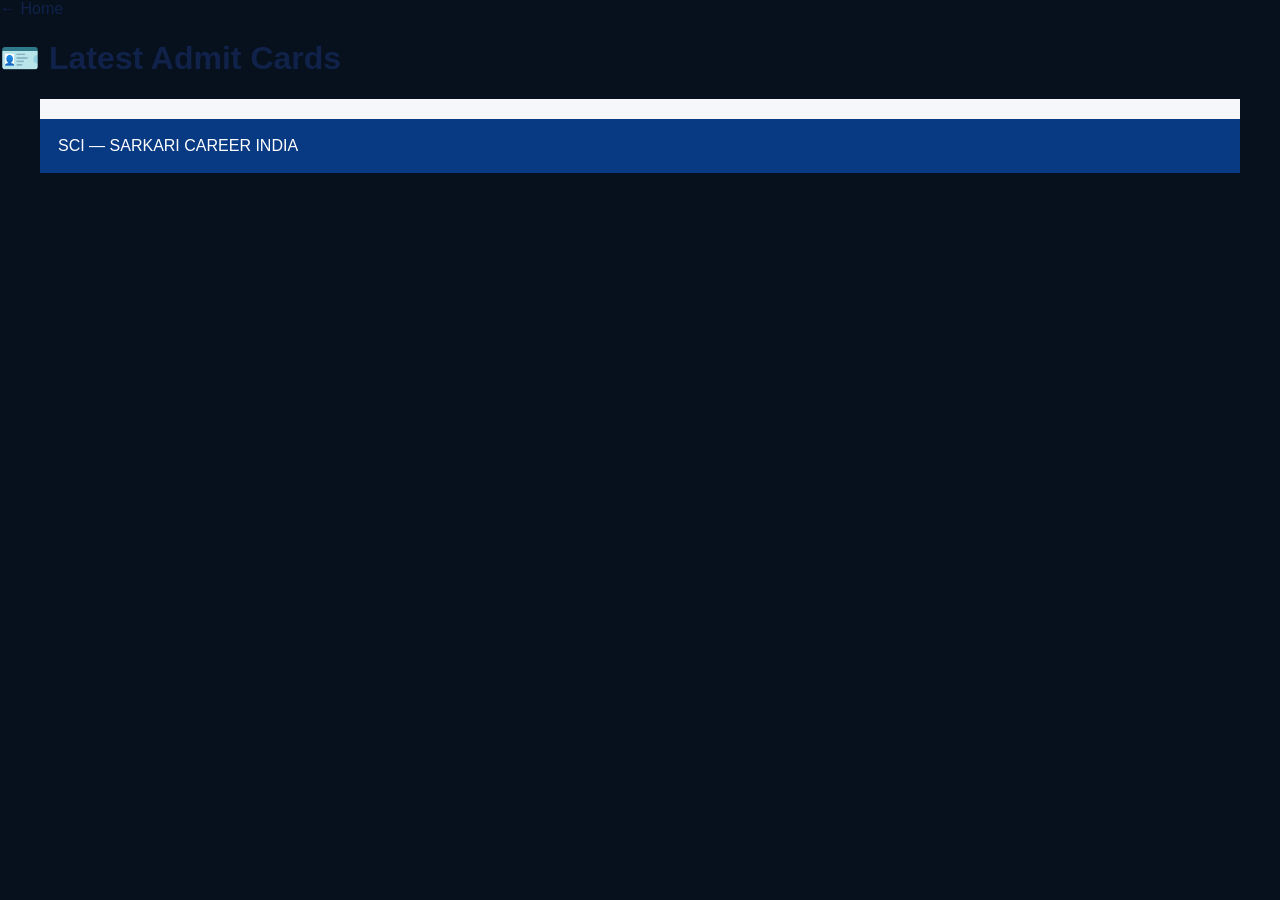
==== admit-card.html @ ac498e3e "Add files via upload" ====
<!doctype html><html><head><meta charset="utf-8"><meta name="viewport" content="width=device-width,initial-scale=1"><title>Admit Card</title><link rel="stylesheet" href="style.css"></head><body><header class="simple"><a href="index.html">← Home</a><h1>🪪 Latest Admit Cards</h1></header><main><div id="list" class="cards"></div></main><footer>SCI — SARKARI CAREER INDIA</footer><script src="data.js"></script><script src="script.js"></script></body></html>
---- style.css ----
*{box-sizing:border-box}html{scroll-behavior:smooth}body{margin:0;font-family:Arial,Helvetica,sans-serif;background:#07111d;color:#10224a}a{text-decoration:none;color:inherit;cursor:pointer}.top-header{width:min(100%,1200px);margin:14px auto 10px;background:#fff;border-radius:8px;min-height:255px;display:flex;overflow:hidden;position:relative;box-shadow:0 3px 12px #0008}.brand{width:52%;display:flex;align-items:center;gap:22px;padding:25px}.logo-circle{width:220px;height:220px;border:5px solid #ff7b00;border-radius:50%;display:flex;flex-direction:column;align-items:center;justify-content:center;background:#f7fbff;box-shadow:inset 0 0 0 8px #fff}.logo-main{font-size:70px;font-weight:900;color:#ff6d00;letter-spacing:3px}.logo-small{font-size:22px}.brand h1{font-size:44px;margin:0;line-height:1.05;color:#0b397b}.brand h1 span{color:#0b397b}.brand h1 b{color:#ff6b00}.brand h1 i{color:#12974d;font-style:normal}.brand p{background:#0b397b;color:white;padding:10px 18px;border-radius:25px;font-weight:bold;text-align:center}.hero-art{flex:1;position:relative;background:linear-gradient(110deg,#fff 10%,#fff7ee 50%,#fff 100%);overflow:hidden}.tricolor{position:absolute;width:100%;height:170px;right:-15%;top:25px;background:linear-gradient(160deg,transparent 8%,#ff7900 9% 32%,transparent 33% 39%,#fff 40% 48%,transparent 49% 55%,#159b50 56% 76%,transparent 77%);transform:rotate(-8deg)}.person{position:absolute;right:12%;top:28px;font-size:175px}.nav-wrap{width:min(100%,1200px);margin:auto}.nav-main{background:#073a83;color:#fff;min-height:72px;display:flex;align-items:center;gap:20px;padding:8px 18px}.mini-brand{display:flex;align-items:center;gap:8px;font-size:13px;white-space:nowrap}.mini-brand strong{background:#fff;color:#0a4288;border-radius:50%;padding:13px 8px;font-size:16px}.mini-brand b{color:#35ad65}.search{display:flex;flex:1;max-width:480px;margin:auto}.search input{width:100%;padding:12px 16px;border:0;border-radius:8px 0 0 8px}.search button{width:50px;border:0;background:#fff;color:#073a83;font-size:25px;border-radius:0 8px 8px 0}.socials{display:flex;gap:8px;align-items:center}.socials a{width:38px;height:38px;border-radius:50%;display:grid;place-items:center;background:#ef2929;font-weight:bold}.socials a:nth-child(2){background:#178dd1}.socials a:nth-child(3){background:#18ad5b}.socials a:nth-child(4){background:#df2193}.hamburger{background:none;border:0;color:#fff;font-size:28px}nav{display:flex;justify-content:center;gap:0;background:#fff;box-shadow:0 2px 8px #0003}nav a{padding:13px 11px;font-size:13px;font-weight:bold}nav a:hover{background:#ff7a00;color:#fff}main{width:min(100%,1200px);margin:auto;background:#f6f7fb;padding:10px}.welcome{display:flex;min-height:260px;border-radius:10px;background:linear-gradient(110deg,#fff 10%,#e8edf7 55%,#fff 100%);overflow:hidden;position:relative}.welcome-copy{padding:25px 20px;flex:1;z-index:1}.welcome h2{margin:0;font-size:33px}.welcome h2 span{color:#ff6b00}.welcome h2 em{color:#159b50;font-style:normal}.welcome h3{font-size:21px;margin:7px 0}.ticks{display:flex;gap:25px;flex-wrap:wrap;background:#c8f3d5;border-radius:8px;padding:9px}.quote{font-weight:bold;font-style:italic}.green-btn{border:0;background:#10954e;color:#fff;padding:11px 25px;border-radius:22px;font-weight:bold}.welcome-art{width:43%;position:relative;background:linear-gradient(145deg,#fff,#f1f1f1)}.wheel{position:absolute;left:35%;top:28px;font-size:75px;color:#073a83}.future-note{position:absolute;right:18%;top:50px;background:#fff5aa;padding:15px 18px;transform:rotate(-4deg);font-size:18px;font-weight:900;box-shadow:0 4px 8px #0003}.books{position:absolute;right:8%;bottom:10px;font-size:95px}.quick-grid{display:grid;grid-template-columns:repeat(10,1fr);gap:8px;margin:10px 0}.quick-grid a{background:#fff;border:1px solid #d5dbe4;border-radius:10px;min-height:88px;padding:10px 4px;text-align:center;font-size:30px;box-shadow:0 2px 4px #0002}.quick-grid span{display:block;font-size:12px;font-weight:bold;margin-top:5px}.quick-grid a:nth-child(1){color:#1681cf}.quick-grid a:nth-child(2){color:#f57900}.quick-grid a:nth-child(3){color:#7039c6}.quick-grid a:nth-child(4){color:#159b50}.quick-grid a:nth-child(5){color:#e21a89}.quick-grid a:nth-child(6){color:#e8a700}.quick-grid a:nth-child(7){color:#1d91a5}.quick-grid a:nth-child(8){color:#e82931}.quick-grid a:nth-child(9){color:#123f7e}.quick-grid a:nth-child(10){color:#159b50}.content-grid{display:grid;grid-template-columns:2fr 1.1fr .9fr;gap:10px}.panel{background:#fff;border:1px solid #d9dee8;border-radius:9px;overflow:hidden}.panel-title{color:#fff;padding:10px 14px;font-size:17px;font-weight:bold}.panel-title a{float:right;font-size:12px}.red{background:#d91f3e}.blue{background:#073a83}.pink{background:#ef4ba7}.pale{background:#eef2f8;color:#123d78;margin-top:12px}.updates article{display:flex;align-items:center;gap:10px;padding:8px 12px;border-bottom:1px solid #e3e6eb}.updates time{background:#10954e;color:#fff;border-radius:7px;padding:7px 9px;text-align:center;font-weight:bold;min-width:52px}.updates article:nth-of-type(2) time{background:#ff7900}.updates article:nth-of-type(3) time{background:#1165bb}.updates article:nth-of-type(4) time{background:#e71b62}.updates article:nth-of-type(5) time{background:#7137cf}.updates small{font-size:11px}.updates strong{font-size:13px}.updates p{margin:3px 0 0;font-size:11px;color:#35516f}.new{margin-left:auto;background:#f02232;color:#fff;border-radius:10px;padding:3px 8px;font-size:9px}.categories a{display:block;margin:8px 10px;padding:9px 12px;border-radius:6px;color:#fff;font-weight:bold;font-size:13px;background:#073a83}.categories a:nth-child(3){background:#129b4e}.categories a:nth-child(4){background:#7137cf}.categories a:nth-child(5){background:#d91f3e}.categories a:nth-child(6){background:#159b50}.categories a:nth-child(7){background:#ff7900}.categories a:nth-child(8){background:#e71b62}.categories a:nth-child(9){background:#1684a3}.community{text-align:center}.community p{font-size:12px}.community a{display:block;color:#fff;margin:7px 10px;padding:10px;border-radius:7px;font-weight:bold;font-size:12px}.wa{background:#0aa653}.tg{background:#1596d1}.yt{background:#ed1e2b}.ig{background:#c01987}.community ul{text-align:left;font-size:12px;line-height:1.9;margin:8px 18px;padding-left:15px}.exam-strip{padding:10px}.exam-strip h3{margin:0 0 7px}.exam-strip span{display:inline-block;color:#fff;background:#0b428c;border-radius:5px;padding:8px 7px;margin:3px;font-size:10px;font-weight:bold}.exam-strip span:nth-child(3n){background:#ff6d00}.exam-strip span:nth-child(4n){background:#159b50}footer{width:min(100%,1200px);margin:auto;background:#073a83;color:#fff;padding:18px;display:flex;justify-content:space-between;align-items:center;gap:20px;text-align:center}.footer-logo{display:inline-grid;place-items:center;width:48px;height:48px;background:#fff;color:#073a83;border-radius:50%;font-weight:900}.footer-logo+strong{margin-left:8px}.footer-logo+strong span{color:#43b76c}.footer-logo~small{display:block;margin-top:5px}.toast{position:fixed;left:50%;bottom:25px;transform:translateX(-50%) translateY(100px);background:#10224a;color:#fff;padding:12px 20px;border-radius:25px;opacity:0;transition:.3s;z-index:10}.toast.show{opacity:1;transform:translateX(-50%) translateY(0)}@media(max-width:900px){.top-header{min-height:190px}.logo-circle{width:150px;height:150px}.logo-main{font-size:48px}.brand h1{font-size:28px}.brand p{font-size:11px}.quick-grid{grid-template-columns:repeat(5,1fr)}.content-grid{grid-template-columns:1.5fr 1fr}.community{grid-column:1/-1;display:grid;grid-template-columns:repeat(4,1fr);align-items:start}.community .panel-title,.community p{grid-column:1/-1}.community .pale{grid-column:1/-1}.community ul{grid-column:1/-1}nav{overflow:auto;justify-content:flex-start;white-space:nowrap}}@media(max-width:600px){.top-header{display:none}.nav-main{flex-wrap:wrap}.search{order:3;flex-basis:100%}.socials a{display:none}nav{display:none}nav.open{display:flex}.welcome{min-height:430px}.welcome-copy{padding:20px 12px}.welcome h2{font-size:28px}.welcome h3{font-size:17px}.welcome-art{position:absolute;right:0;bottom:0;width:50%;height:180px;opacity:.8}.quick-grid{grid-template-columns:repeat(5,1fr);gap:5px}.quick-grid a{min-height:78px;font-size:23px}.quick-grid span{font-size:9px}.content-grid{grid-template-columns:1fr}.categories,.community{grid-column:auto}.community{display:block}footer{flex-direction:column;font-size:12px}.updates strong{font-size:11px}.updates p{font-size:9px}.new{display:none}}\n
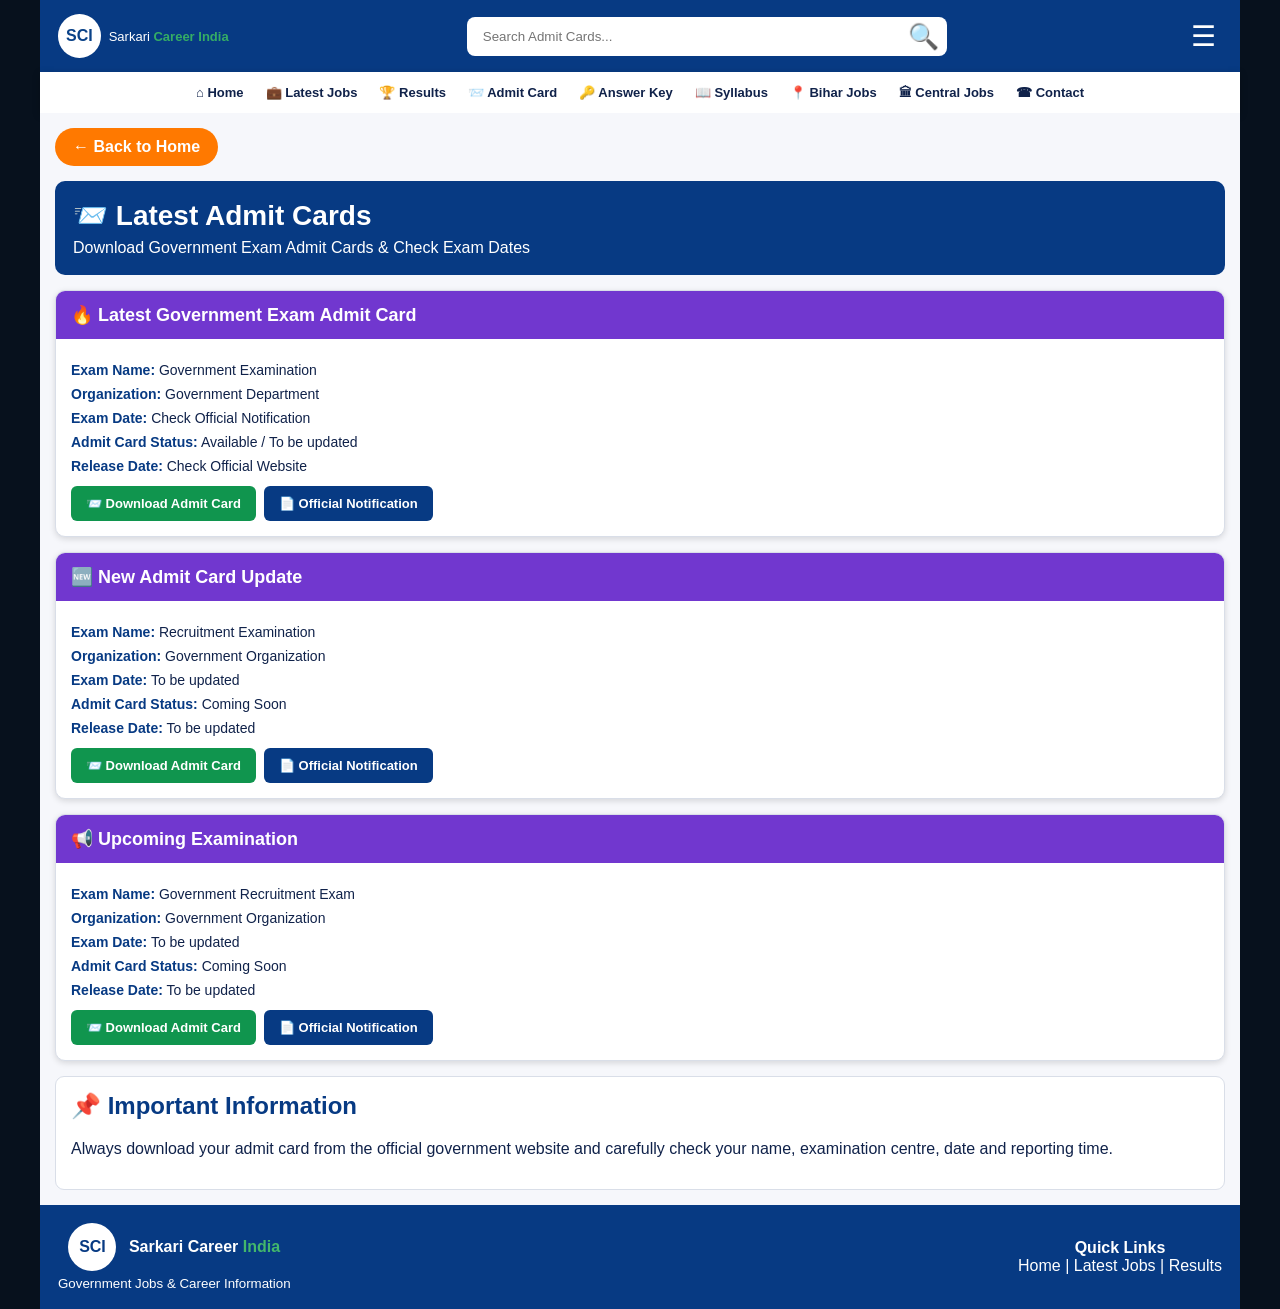
==== commit b2fc6c39: "Update admit-card.html" ====
--- a/admit-card.html
+++ b/admit-card.html
@@ -1 +1,394 @@
-<!doctype html><html><head><meta charset="utf-8"><meta name="viewport" content="width=device-width,initial-scale=1"><title>Admit Card</title><link rel="stylesheet" href="style.css"></head><body><header class="simple"><a href="index.html">← Home</a><h1>🪪 Latest Admit Cards</h1></header><main><div id="list" class="cards"></div></main><footer>SCI — SARKARI CAREER INDIA</footer><script src="data.js"></script><script src="script.js"></script></body></html>+<!DOCTYPE html>
+<html lang="en">
+<head>
+  <meta charset="UTF-8">
+  <meta name="viewport" content="width=device-width, initial-scale=1.0">
+
+  <title>Latest Admit Cards - Sarkari Career India</title>
+
+  <link rel="stylesheet" href="style.css">
+
+  <style>
+    .admit-page {
+      width: min(100%, 1200px);
+      margin: auto;
+      background: #f6f7fb;
+      padding: 15px;
+    }
+
+    .admit-heading {
+      background: #073a83;
+      color: white;
+      padding: 18px;
+      border-radius: 10px;
+      margin-bottom: 15px;
+    }
+
+    .admit-heading h1 {
+      margin: 0;
+      font-size: 28px;
+    }
+
+    .admit-heading p {
+      margin: 7px 0 0;
+    }
+
+    .admit-card {
+      background: white;
+      border: 1px solid #d9dee8;
+      border-radius: 10px;
+      margin-bottom: 15px;
+      overflow: hidden;
+      box-shadow: 0 2px 6px #0002;
+    }
+
+    .admit-title {
+      background: #7137cf;
+      color: white;
+      padding: 13px 15px;
+      font-size: 18px;
+      font-weight: bold;
+    }
+
+    .admit-info {
+      padding: 15px;
+    }
+
+    .admit-info p {
+      margin: 8px 0;
+      font-size: 14px;
+    }
+
+    .admit-info strong {
+      color: #073a83;
+    }
+
+    .admit-buttons {
+      display: flex;
+      gap: 8px;
+      flex-wrap: wrap;
+      margin-top: 12px;
+    }
+
+    .admit-buttons a {
+      padding: 10px 15px;
+      border-radius: 6px;
+      color: white;
+      font-weight: bold;
+      font-size: 13px;
+    }
+
+    .download-btn {
+      background: #10954e;
+    }
+
+    .notification-btn {
+      background: #073a83;
+    }
+
+    .back-btn {
+      display: inline-block;
+      background: #ff7900;
+      color: white;
+      padding: 10px 18px;
+      border-radius: 20px;
+      font-weight: bold;
+      margin-bottom: 15px;
+    }
+
+    @media(max-width:600px) {
+      .admit-page {
+        padding: 10px;
+      }
+
+      .admit-heading h1 {
+        font-size: 23px;
+      }
+    }
+  </style>
+</head>
+
+<body>
+
+<div class="nav-wrap">
+
+  <div class="nav-main">
+
+    <div class="mini-brand">
+      <strong>SCI</strong>
+      <span>Sarkari <b>Career India</b></span>
+    </div>
+
+    <div class="search">
+      <input type="text" placeholder="Search Admit Cards...">
+      <button>🔍</button>
+    </div>
+
+    <button class="hamburger" onclick="toggleMenu()">☰</button>
+
+  </div>
+
+  <nav id="navMenu">
+
+    <a href="index.html">⌂ Home</a>
+
+    <a href="jobs.html">💼 Latest Jobs</a>
+
+    <a href="results.html">🏆 Results</a>
+
+    <a href="admit-card.html">📨 Admit Card</a>
+
+    <a href="answer-key.html">🔑 Answer Key</a>
+
+    <a href="syllabus.html">📖 Syllabus</a>
+
+    <a href="category.html?type=bihar">📍 Bihar Jobs</a>
+
+    <a href="category.html?type=central">🏛 Central Jobs</a>
+
+    <a href="index.html#contact">☎ Contact</a>
+
+  </nav>
+
+</div>
+
+
+<main class="admit-page">
+
+  <a class="back-btn" href="index.html">
+    ← Back to Home
+  </a>
+
+
+  <section class="admit-heading">
+
+    <h1>📨 Latest Admit Cards</h1>
+
+    <p>
+      Download Government Exam Admit Cards & Check Exam Dates
+    </p>
+
+  </section>
+
+
+  <!-- ADMIT CARD 1 -->
+
+  <article class="admit-card">
+
+    <div class="admit-title">
+      🔥 Latest Government Exam Admit Card
+    </div>
+
+    <div class="admit-info">
+
+      <p>
+        <strong>Exam Name:</strong>
+        Government Examination
+      </p>
+
+      <p>
+        <strong>Organization:</strong>
+        Government Department
+      </p>
+
+      <p>
+        <strong>Exam Date:</strong>
+        Check Official Notification
+      </p>
+
+      <p>
+        <strong>Admit Card Status:</strong>
+        Available / To be updated
+      </p>
+
+      <p>
+        <strong>Release Date:</strong>
+        Check Official Website
+      </p>
+
+      <div class="admit-buttons">
+
+        <a href="#" class="download-btn">
+          📨 Download Admit Card
+        </a>
+
+        <a href="#" class="notification-btn">
+          📄 Official Notification
+        </a>
+
+      </div>
+
+    </div>
+
+  </article>
+
+
+  <!-- ADMIT CARD 2 -->
+
+  <article class="admit-card">
+
+    <div class="admit-title">
+      🆕 New Admit Card Update
+    </div>
+
+    <div class="admit-info">
+
+      <p>
+        <strong>Exam Name:</strong>
+        Recruitment Examination
+      </p>
+
+      <p>
+        <strong>Organization:</strong>
+        Government Organization
+      </p>
+
+      <p>
+        <strong>Exam Date:</strong>
+        To be updated
+      </p>
+
+      <p>
+        <strong>Admit Card Status:</strong>
+        Coming Soon
+      </p>
+
+      <p>
+        <strong>Release Date:</strong>
+        To be updated
+      </p>
+
+      <div class="admit-buttons">
+
+        <a href="#" class="download-btn">
+          📨 Download Admit Card
+        </a>
+
+        <a href="#" class="notification-btn">
+          📄 Official Notification
+        </a>
+
+      </div>
+
+    </div>
+
+  </article>
+
+
+  <!-- ADMIT CARD 3 -->
+
+  <article class="admit-card">
+
+    <div class="admit-title">
+      📢 Upcoming Examination
+    </div>
+
+    <div class="admit-info">
+
+      <p>
+        <strong>Exam Name:</strong>
+        Government Recruitment Exam
+      </p>
+
+      <p>
+        <strong>Organization:</strong>
+        Government Organization
+      </p>
+
+      <p>
+        <strong>Exam Date:</strong>
+        To be updated
+      </p>
+
+      <p>
+        <strong>Admit Card Status:</strong>
+        Coming Soon
+      </p>
+
+      <p>
+        <strong>Release Date:</strong>
+        To be updated
+      </p>
+
+      <div class="admit-buttons">
+
+        <a href="#" class="download-btn">
+          📨 Download Admit Card
+        </a>
+
+        <a href="#" class="notification-btn">
+          📄 Official Notification
+        </a>
+
+      </div>
+
+    </div>
+
+  </article>
+
+
+  <section class="panel" style="padding:15px; margin-top:15px;">
+
+    <h2 style="color:#073a83; margin-top:0;">
+      📌 Important Information
+    </h2>
+
+    <p>
+      Always download your admit card from the official government
+      website and carefully check your name, examination centre,
+      date and reporting time.
+    </p>
+
+  </section>
+
+</main>
+
+
+<footer>
+
+  <div>
+
+    <span class="footer-logo">SCI</span>
+
+    <strong>
+      Sarkari Career <span>India</span>
+    </strong>
+
+    <small>
+      Government Jobs & Career Information
+    </small>
+
+  </div>
+
+
+  <div>
+
+    <strong>Quick Links</strong>
+
+    <br>
+
+    <a href="index.html">Home</a> |
+
+    <a href="jobs.html">Latest Jobs</a> |
+
+    <a href="results.html">Results</a>
+
+  </div>
+
+</footer>
+
+
+<script>
+
+function toggleMenu() {
+
+  document
+    .getElementById("navMenu")
+    .classList.toggle("open");
+
+}
+
+</script>
+
+</body>
+</html>
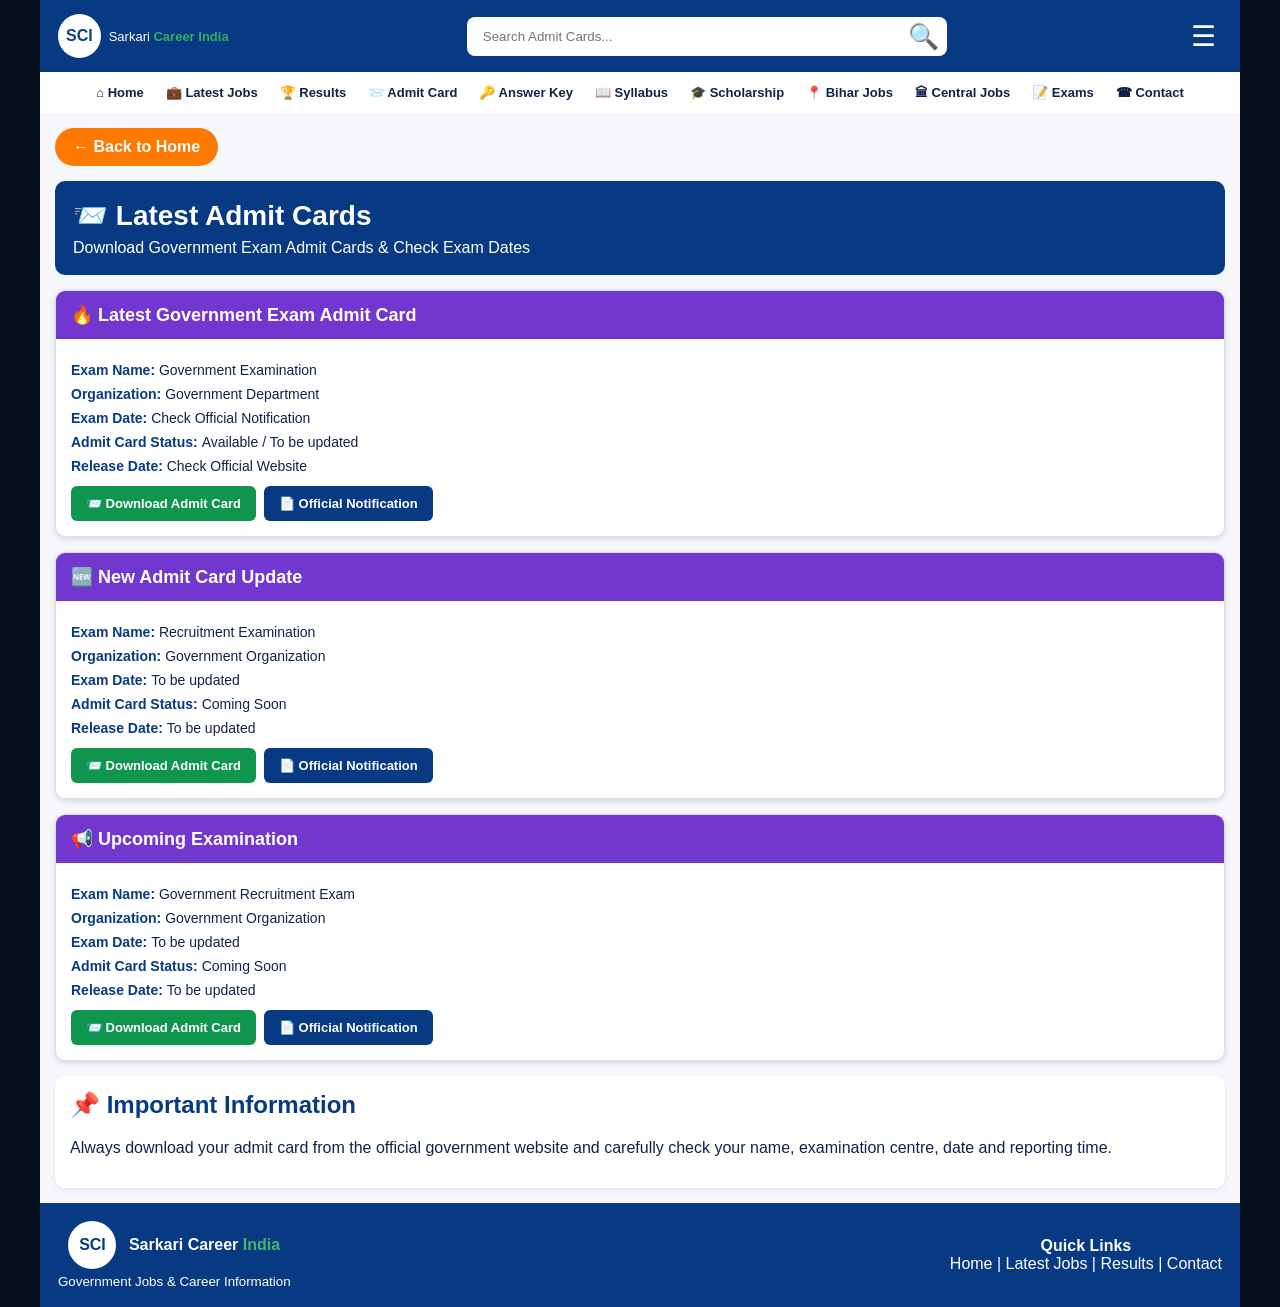
==== commit a91265cd: "Update admit-card.html" ====
--- a/admit-card.html
+++ b/admit-card.html
@@ -1,168 +1,401 @@
 <!DOCTYPE html>
 <html lang="en">
+
 <head>
+
   <meta charset="UTF-8">
-  <meta name="viewport" content="width=device-width, initial-scale=1.0">
-
-  <title>Latest Admit Cards - Sarkari Career India</title>
-
-  <link rel="stylesheet" href="style.css">
+
+  <meta
+    name="viewport"
+    content="width=device-width, initial-scale=1.0"
+  >
+
+  <title>
+    Latest Admit Cards - Sarkari Career India
+  </title>
+
+  <link
+    rel="stylesheet"
+    href="style.css"
+  >
 
   <style>
+
     .admit-page {
+
       width: min(100%, 1200px);
+
       margin: auto;
+
       background: #f6f7fb;
+
       padding: 15px;
-    }
+
+    }
+
 
     .admit-heading {
+
       background: #073a83;
+
       color: white;
+
       padding: 18px;
+
       border-radius: 10px;
+
       margin-bottom: 15px;
-    }
+
+    }
+
 
     .admit-heading h1 {
+
       margin: 0;
+
       font-size: 28px;
-    }
+
+    }
+
 
     .admit-heading p {
+
       margin: 7px 0 0;
-    }
+
+    }
+
 
     .admit-card {
+
       background: white;
+
       border: 1px solid #d9dee8;
+
       border-radius: 10px;
+
       margin-bottom: 15px;
+
       overflow: hidden;
+
       box-shadow: 0 2px 6px #0002;
-    }
+
+    }
+
 
     .admit-title {
+
       background: #7137cf;
+
       color: white;
+
       padding: 13px 15px;
+
       font-size: 18px;
+
       font-weight: bold;
-    }
+
+    }
+
 
     .admit-info {
+
       padding: 15px;
-    }
+
+    }
+
 
     .admit-info p {
+
       margin: 8px 0;
+
       font-size: 14px;
-    }
+
+    }
+
 
     .admit-info strong {
+
       color: #073a83;
-    }
+
+    }
+
 
     .admit-buttons {
+
       display: flex;
+
       gap: 8px;
+
       flex-wrap: wrap;
+
       margin-top: 12px;
-    }
+
+    }
+
 
     .admit-buttons a {
+
       padding: 10px 15px;
+
       border-radius: 6px;
+
       color: white;
+
       font-weight: bold;
+
       font-size: 13px;
-    }
+
+      text-decoration: none;
+
+    }
+
 
     .download-btn {
+
       background: #10954e;
-    }
+
+    }
+
 
     .notification-btn {
+
       background: #073a83;
-    }
+
+    }
+
 
     .back-btn {
+
       display: inline-block;
+
       background: #ff7900;
+
       color: white;
+
       padding: 10px 18px;
+
       border-radius: 20px;
+
       font-weight: bold;
+
       margin-bottom: 15px;
-    }
+
+      text-decoration: none;
+
+    }
+
+
+    .search-message {
+
+      display: none;
+
+      background: #fff7ed;
+
+      border: 1px solid #fed7aa;
+
+      color: #9a3412;
+
+      padding: 12px;
+
+      border-radius: 8px;
+
+      margin-bottom: 15px;
+
+      font-size: 14px;
+
+    }
+
+
+    .important-info {
+
+      background: white;
+
+      padding: 15px;
+
+      margin-top: 15px;
+
+      border-radius: 10px;
+
+      box-shadow: 0 2px 6px #0001;
+
+    }
+
+
+    .important-info h2 {
+
+      color: #073a83;
+
+      margin-top: 0;
+
+    }
+
 
     @media(max-width:600px) {
+
       .admit-page {
+
         padding: 10px;
+
       }
 
+
       .admit-heading h1 {
+
         font-size: 23px;
+
       }
-    }
+
+
+      .admit-title {
+
+        font-size: 16px;
+
+      }
+
+    }
+
   </style>
+
 </head>
 
+
 <body>
 
+
+<!-- ================= NAVIGATION ================= -->
+
 <div class="nav-wrap">
 
+
   <div class="nav-main">
 
+
     <div class="mini-brand">
-      <strong>SCI</strong>
-      <span>Sarkari <b>Career India</b></span>
+
+      <strong>
+        SCI
+      </strong>
+
+      <span>
+        Sarkari
+        <b>Career India</b>
+      </span>
+
     </div>
 
+
     <div class="search">
-      <input type="text" placeholder="Search Admit Cards...">
-      <button>🔍</button>
+
+      <input
+        type="text"
+        id="searchInput"
+        placeholder="Search Admit Cards..."
+      >
+
+      <button
+        onclick="searchAdmitCards()"
+      >
+        🔍
+      </button>
+
     </div>
 
-    <button class="hamburger" onclick="toggleMenu()">☰</button>
+
+    <button
+      class="hamburger"
+      onclick="toggleMenu()"
+    >
+      ☰
+    </button>
 
   </div>
 
+
   <nav id="navMenu">
 
-    <a href="index.html">⌂ Home</a>
-
-    <a href="jobs.html">💼 Latest Jobs</a>
-
-    <a href="results.html">🏆 Results</a>
-
-    <a href="admit-card.html">📨 Admit Card</a>
-
-    <a href="answer-key.html">🔑 Answer Key</a>
-
-    <a href="syllabus.html">📖 Syllabus</a>
-
-    <a href="category.html?type=bihar">📍 Bihar Jobs</a>
-
-    <a href="category.html?type=central">🏛 Central Jobs</a>
-
-    <a href="index.html#contact">☎ Contact</a>
+
+    <a href="index.html">
+      ⌂ Home
+    </a>
+
+
+    <a href="jobs.html">
+      💼 Latest Jobs
+    </a>
+
+
+    <a href="results.html">
+      🏆 Results
+    </a>
+
+
+    <a href="admit-card.html">
+      📨 Admit Card
+    </a>
+
+
+    <a href="answer-key.html">
+      🔑 Answer Key
+    </a>
+
+
+    <a href="syllabus.html">
+      📖 Syllabus
+    </a>
+
+
+    <a href="scholarship.html">
+      🎓 Scholarship
+    </a>
+
+
+    <a href="bihar-jobs.html">
+      📍 Bihar Jobs
+    </a>
+
+
+    <a href="central-jobs.html">
+      🏛 Central Jobs
+    </a>
+
+
+    <a href="exams.html">
+      📝 Exams
+    </a>
+
+
+    <a href="contact.html">
+      ☎ Contact
+    </a>
+
 
   </nav>
 
 </div>
 
 
+
+<!-- ================= MAIN ================= -->
+
 <main class="admit-page">
 
-  <a class="back-btn" href="index.html">
+
+  <a
+    class="back-btn"
+    href="index.html"
+  >
     ← Back to Home
   </a>
 
 
+
+  <!-- PAGE HEADING -->
+
   <section class="admit-heading">
 
-    <h1>📨 Latest Admit Cards</h1>
+    <h1>
+      📨 Latest Admit Cards
+    </h1>
 
     <p>
       Download Government Exam Admit Cards & Check Exam Dates
@@ -171,224 +404,500 @@
   </section>
 
 
-  <!-- ADMIT CARD 1 -->
-
-  <article class="admit-card">
+
+  <!-- SEARCH MESSAGE -->
+
+  <div
+    id="searchMessage"
+    class="search-message"
+  >
+  </div>
+
+
+
+  <!-- ================= ADMIT CARD 1 ================= -->
+
+  <article
+    class="admit-card"
+    data-search="government examination admit card"
+  >
+
 
     <div class="admit-title">
+
       🔥 Latest Government Exam Admit Card
+
     </div>
 
+
     <div class="admit-info">
 
-      <p>
-        <strong>Exam Name:</strong>
+
+      <p>
+        <strong>
+          Exam Name:
+        </strong>
+
         Government Examination
       </p>
 
-      <p>
-        <strong>Organization:</strong>
+
+      <p>
+        <strong>
+          Organization:
+        </strong>
+
         Government Department
       </p>
 
-      <p>
-        <strong>Exam Date:</strong>
+
+      <p>
+        <strong>
+          Exam Date:
+        </strong>
+
         Check Official Notification
       </p>
 
-      <p>
-        <strong>Admit Card Status:</strong>
+
+      <p>
+        <strong>
+          Admit Card Status:
+        </strong>
+
         Available / To be updated
       </p>
 
-      <p>
-        <strong>Release Date:</strong>
+
+      <p>
+        <strong>
+          Release Date:
+        </strong>
+
         Check Official Website
       </p>
 
+
       <div class="admit-buttons">
 
-        <a href="#" class="download-btn">
+
+        <a
+          href="#"
+          class="download-btn"
+        >
           📨 Download Admit Card
         </a>
 
-        <a href="#" class="notification-btn">
+
+        <a
+          href="#"
+          class="notification-btn"
+        >
           📄 Official Notification
         </a>
 
+
       </div>
 
+
     </div>
 
+
   </article>
 
 
-  <!-- ADMIT CARD 2 -->
-
-  <article class="admit-card">
+
+  <!-- ================= ADMIT CARD 2 ================= -->
+
+  <article
+    class="admit-card"
+    data-search="new recruitment examination admit card"
+  >
+
 
     <div class="admit-title">
+
       🆕 New Admit Card Update
+
     </div>
 
+
     <div class="admit-info">
 
-      <p>
-        <strong>Exam Name:</strong>
+
+      <p>
+        <strong>
+          Exam Name:
+        </strong>
+
         Recruitment Examination
       </p>
 
-      <p>
-        <strong>Organization:</strong>
+
+      <p>
+        <strong>
+          Organization:
+        </strong>
+
         Government Organization
       </p>
 
-      <p>
-        <strong>Exam Date:</strong>
+
+      <p>
+        <strong>
+          Exam Date:
+        </strong>
+
         To be updated
       </p>
 
-      <p>
-        <strong>Admit Card Status:</strong>
+
+      <p>
+        <strong>
+          Admit Card Status:
+        </strong>
+
         Coming Soon
       </p>
 
-      <p>
-        <strong>Release Date:</strong>
+
+      <p>
+        <strong>
+          Release Date:
+        </strong>
+
         To be updated
       </p>
 
+
       <div class="admit-buttons">
 
-        <a href="#" class="download-btn">
+
+        <a
+          href="#"
+          class="download-btn"
+        >
           📨 Download Admit Card
         </a>
 
-        <a href="#" class="notification-btn">
+
+        <a
+          href="#"
+          class="notification-btn"
+        >
           📄 Official Notification
         </a>
 
+
       </div>
 
+
     </div>
 
+
   </article>
 
 
-  <!-- ADMIT CARD 3 -->
-
-  <article class="admit-card">
+
+  <!-- ================= ADMIT CARD 3 ================= -->
+
+  <article
+    class="admit-card"
+    data-search="upcoming government recruitment examination"
+  >
+
 
     <div class="admit-title">
+
       📢 Upcoming Examination
+
     </div>
 
+
     <div class="admit-info">
 
-      <p>
-        <strong>Exam Name:</strong>
+
+      <p>
+        <strong>
+          Exam Name:
+        </strong>
+
         Government Recruitment Exam
       </p>
 
-      <p>
-        <strong>Organization:</strong>
+
+      <p>
+        <strong>
+          Organization:
+        </strong>
+
         Government Organization
       </p>
 
-      <p>
-        <strong>Exam Date:</strong>
+
+      <p>
+        <strong>
+          Exam Date:
+        </strong>
+
         To be updated
       </p>
 
-      <p>
-        <strong>Admit Card Status:</strong>
+
+      <p>
+        <strong>
+          Admit Card Status:
+        </strong>
+
         Coming Soon
       </p>
 
-      <p>
-        <strong>Release Date:</strong>
+
+      <p>
+        <strong>
+          Release Date:
+        </strong>
+
         To be updated
       </p>
 
+
       <div class="admit-buttons">
 
-        <a href="#" class="download-btn">
+
+        <a
+          href="#"
+          class="download-btn"
+        >
           📨 Download Admit Card
         </a>
 
-        <a href="#" class="notification-btn">
+
+        <a
+          href="#"
+          class="notification-btn"
+        >
           📄 Official Notification
         </a>
 
+
       </div>
 
+
     </div>
 
+
   </article>
 
 
-  <section class="panel" style="padding:15px; margin-top:15px;">
-
-    <h2 style="color:#073a83; margin-top:0;">
+
+  <!-- ================= IMPORTANT INFORMATION ================= -->
+
+  <section class="important-info">
+
+
+    <h2>
       📌 Important Information
     </h2>
 
+
     <p>
-      Always download your admit card from the official government
-      website and carefully check your name, examination centre,
+
+      Always download your admit card from the
+      official government website and carefully
+      check your name, examination centre,
       date and reporting time.
+
     </p>
 
+
   </section>
 
+
 </main>
 
 
+
+<!-- ================= FOOTER ================= -->
+
 <footer>
 
+
   <div>
 
-    <span class="footer-logo">SCI</span>
+
+    <span class="footer-logo">
+      SCI
+    </span>
+
 
     <strong>
-      Sarkari Career <span>India</span>
+
+      Sarkari Career
+      <span>
+        India
+      </span>
+
     </strong>
+
 
     <small>
       Government Jobs & Career Information
     </small>
 
+
   </div>
 
 
+
   <div>
 
-    <strong>Quick Links</strong>
+
+    <strong>
+      Quick Links
+    </strong>
 
     <br>
 
-    <a href="index.html">Home</a> |
-
-    <a href="jobs.html">Latest Jobs</a> |
-
-    <a href="results.html">Results</a>
+
+    <a href="index.html">
+      Home
+    </a>
+
+    |
+
+
+    <a href="jobs.html">
+      Latest Jobs
+    </a>
+
+    |
+
+
+    <a href="results.html">
+      Results
+    </a>
+
+    |
+
+
+    <a href="contact.html">
+      Contact
+    </a>
+
 
   </div>
 
+
 </footer>
 
 
+
+<!-- ================= JAVASCRIPT ================= -->
+
 <script>
+
 
 function toggleMenu() {
 
   document
     .getElementById("navMenu")
-    .classList.toggle("open");
+    .classList
+    .toggle("open");
 
 }
 
+
+
+function searchAdmitCards() {
+
+
+  let query =
+    document
+      .getElementById("searchInput")
+      .value
+      .trim()
+      .toLowerCase();
+
+
+  let cards =
+    document.querySelectorAll(
+      ".admit-card"
+    );
+
+
+  let message =
+    document.getElementById(
+      "searchMessage"
+    );
+
+
+  if (query === "") {
+
+
+    cards.forEach(function(card) {
+
+      card.style.display = "block";
+
+    });
+
+
+    message.style.display = "none";
+
+    return;
+
+  }
+
+
+  let found = false;
+
+
+  cards.forEach(function(card) {
+
+
+    let text =
+      card.innerText.toLowerCase();
+
+
+    if (
+      text.includes(query)
+    ) {
+
+      card.style.display = "block";
+
+      found = true;
+
+    } else {
+
+      card.style.display = "none";
+
+    }
+
+
+  });
+
+
+  message.style.display = "block";
+
+
+  if (found) {
+
+    message.innerText =
+      "✅ Search results found.";
+
+  } else {
+
+    message.innerText =
+      "❌ No admit card found for: " + query;
+
+  }
+
+
+}
+
 </script>
 
+
 </body>
+
 </html>
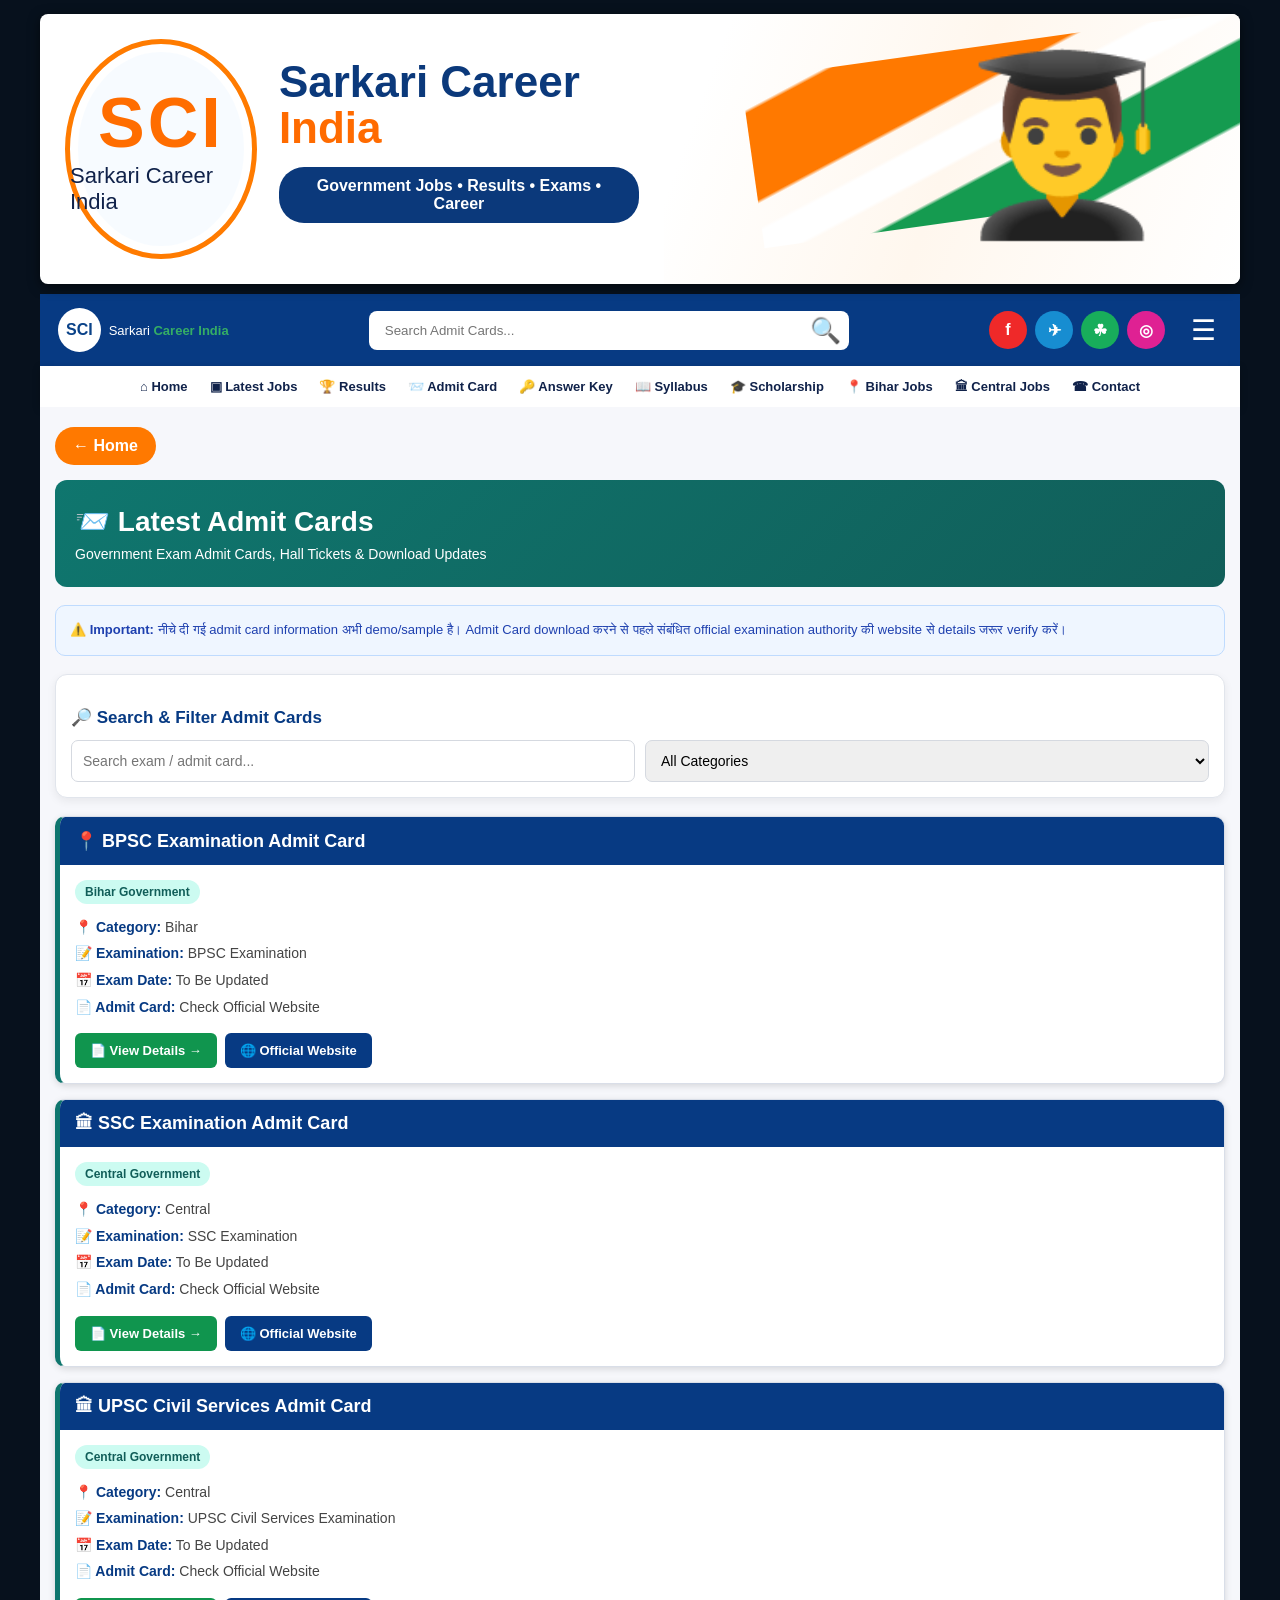
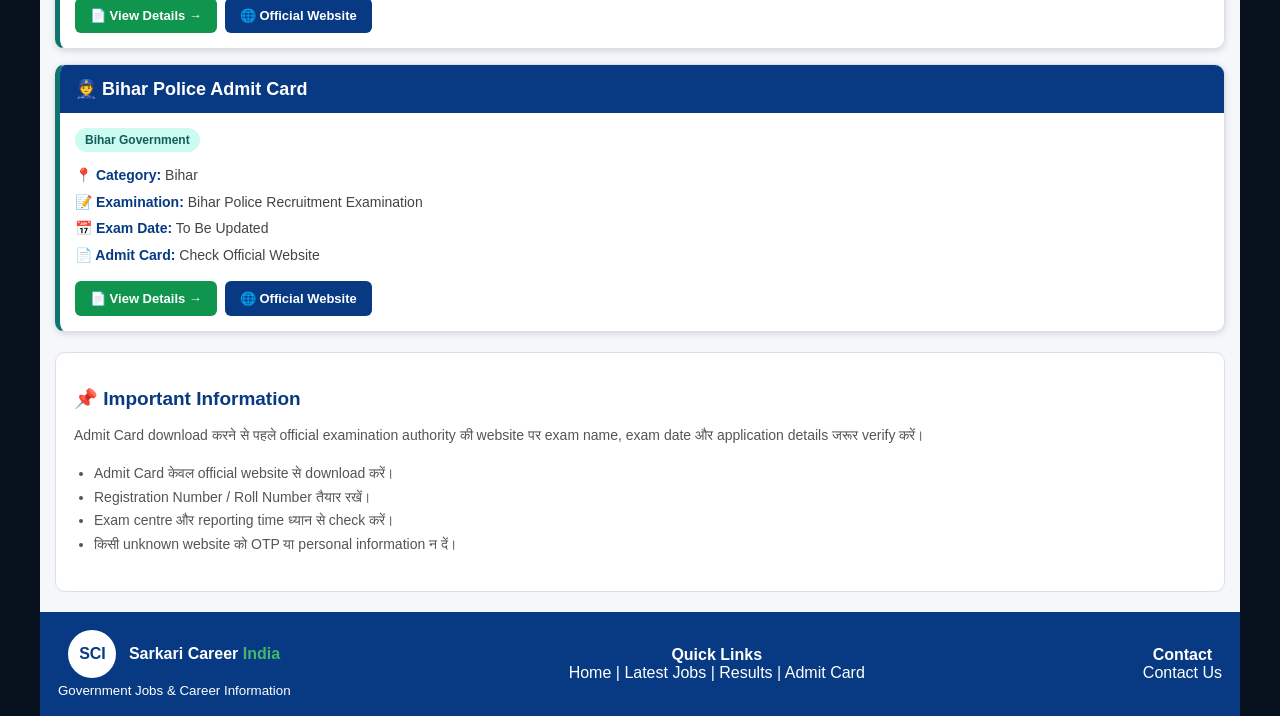
==== commit b9a2e367: "Update admit-card.html" ====
--- a/admit-card.html
+++ b/admit-card.html
@@ -10,9 +10,7 @@
     content="width=device-width, initial-scale=1.0"
   >
 
-  <title>
-    Latest Admit Cards - Sarkari Career India
-  </title>
+  <title>Latest Admit Cards - Sarkari Career India</title>
 
   <link
     rel="stylesheet"
@@ -21,235 +19,255 @@
 
   <style>
 
+    /* ================= ADMIT CARD PAGE ================= */
+
     .admit-page {
-
       width: min(100%, 1200px);
-
       margin: auto;
-
+      padding: 20px 15px;
       background: #f6f7fb;
-
+    }
+
+    .admit-heading {
+      background: linear-gradient(135deg, #0f766e, #115e59);
+      color: white;
+      padding: 25px 20px;
+      border-radius: 12px;
+      margin-bottom: 18px;
+    }
+
+    .admit-heading h1 {
+      margin: 0;
+      font-size: 28px;
+    }
+
+    .admit-heading p {
+      margin: 8px 0 0;
+      font-size: 14px;
+    }
+
+    /* BACK BUTTON */
+
+    .back-btn {
+      display: inline-block;
+      background: #ff7900;
+      color: white;
+      text-decoration: none;
+      padding: 10px 18px;
+      border-radius: 20px;
+      font-weight: bold;
+      margin-bottom: 15px;
+    }
+
+    .back-btn:hover {
+      background: #e56700;
+    }
+
+    /* NOTICE */
+
+    .admit-notice {
+      background: #eff6ff;
+      border: 1px solid #bfdbfe;
+      color: #1e40af;
+      padding: 14px;
+      border-radius: 10px;
+      margin-bottom: 18px;
+      font-size: 13px;
+      line-height: 1.6;
+    }
+
+    /* FILTER */
+
+    .admit-filters {
+      background: white;
       padding: 15px;
-
-    }
-
-
-    .admit-heading {
-
+      border-radius: 12px;
+      border: 1px solid #e1e5ec;
+      box-shadow: 0 3px 10px #0001;
+      margin-bottom: 18px;
+    }
+
+    .admit-filters h3 {
+      color: #073a83;
+      margin-bottom: 12px;
+      font-size: 17px;
+    }
+
+    .filter-row {
+      display: flex;
+      gap: 10px;
+      flex-wrap: wrap;
+    }
+
+    .filter-row input,
+    .filter-row select {
+      flex: 1;
+      min-width: 200px;
+      padding: 11px;
+      border: 1px solid #d5d9e0;
+      border-radius: 7px;
+      font-size: 14px;
+      outline: none;
+    }
+
+    .filter-row input:focus,
+    .filter-row select:focus {
+      border-color: #073a83;
+    }
+
+    /* ADMIT CARD */
+
+    .admit-card-item {
+      background: white;
+      border: 1px solid #d9dee8;
+      border-left: 5px solid #0f766e;
+      border-radius: 10px;
+      margin-bottom: 15px;
+      overflow: hidden;
+      box-shadow: 0 2px 7px #0002;
+    }
+
+    .admit-title {
       background: #073a83;
-
       color: white;
-
+      padding: 13px 15px;
+      font-size: 18px;
+      font-weight: bold;
+    }
+
+    .admit-content {
+      padding: 15px;
+    }
+
+    .admit-badge {
+      display: inline-block;
+      background: #ccfbf1;
+      color: #115e59;
+      padding: 5px 10px;
+      border-radius: 20px;
+      font-size: 12px;
+      font-weight: bold;
+      margin-bottom: 10px;
+    }
+
+    .admit-info {
+      color: #444;
+      font-size: 14px;
+      line-height: 1.9;
+    }
+
+    .admit-info strong {
+      color: #073a83;
+    }
+
+    /* BUTTONS */
+
+    .admit-buttons {
+      display: flex;
+      gap: 8px;
+      flex-wrap: wrap;
+      margin-top: 13px;
+    }
+
+    .admit-btn {
+      display: inline-block;
+      padding: 10px 15px;
+      border-radius: 6px;
+      color: white;
+      text-decoration: none;
+      font-size: 13px;
+      font-weight: bold;
+    }
+
+    .download-btn {
+      background: #10954e;
+    }
+
+    .download-btn:hover {
+      background: #087b3d;
+    }
+
+    .official-btn {
+      background: #073a83;
+    }
+
+    .official-btn:hover {
+      background: #052d67;
+    }
+
+    /* NO RESULT */
+
+    .no-result {
+      display: none;
+      background: white;
+      text-align: center;
+      padding: 30px 15px;
+      border-radius: 10px;
+      color: #666;
+      border: 1px solid #ddd;
+    }
+
+    .no-result h3 {
+      color: #073a83;
+      margin-bottom: 8px;
+    }
+
+    /* IMPORTANT INFORMATION */
+
+    .important-info {
+      background: white;
       padding: 18px;
-
       border-radius: 10px;
-
-      margin-bottom: 15px;
-
-    }
-
-
-    .admit-heading h1 {
-
-      margin: 0;
-
-      font-size: 28px;
-
-    }
-
-
-    .admit-heading p {
-
-      margin: 7px 0 0;
-
-    }
-
-
-    .admit-card {
-
-      background: white;
-
       border: 1px solid #d9dee8;
-
-      border-radius: 10px;
-
-      margin-bottom: 15px;
-
-      overflow: hidden;
-
-      box-shadow: 0 2px 6px #0002;
-
-    }
-
-
-    .admit-title {
-
-      background: #7137cf;
-
-      color: white;
-
-      padding: 13px 15px;
-
-      font-size: 18px;
-
-      font-weight: bold;
-
-    }
-
-
-    .admit-info {
-
-      padding: 15px;
-
-    }
-
-
-    .admit-info p {
-
-      margin: 8px 0;
-
+      margin-top: 20px;
+    }
+
+    .important-info h2 {
+      color: #073a83;
+      font-size: 19px;
+      margin-bottom: 10px;
+    }
+
+    .important-info p,
+    .important-info li {
       font-size: 14px;
-
-    }
-
-
-    .admit-info strong {
-
-      color: #073a83;
-
-    }
-
-
-    .admit-buttons {
-
-      display: flex;
-
-      gap: 8px;
-
-      flex-wrap: wrap;
-
-      margin-top: 12px;
-
-    }
-
-
-    .admit-buttons a {
-
-      padding: 10px 15px;
-
-      border-radius: 6px;
-
-      color: white;
-
-      font-weight: bold;
-
-      font-size: 13px;
-
-      text-decoration: none;
-
-    }
-
-
-    .download-btn {
-
-      background: #10954e;
-
-    }
-
-
-    .notification-btn {
-
-      background: #073a83;
-
-    }
-
-
-    .back-btn {
-
-      display: inline-block;
-
-      background: #ff7900;
-
-      color: white;
-
-      padding: 10px 18px;
-
-      border-radius: 20px;
-
-      font-weight: bold;
-
-      margin-bottom: 15px;
-
-      text-decoration: none;
-
-    }
-
-
-    .search-message {
-
-      display: none;
-
-      background: #fff7ed;
-
-      border: 1px solid #fed7aa;
-
-      color: #9a3412;
-
-      padding: 12px;
-
-      border-radius: 8px;
-
-      margin-bottom: 15px;
-
-      font-size: 14px;
-
-    }
-
-
-    .important-info {
-
-      background: white;
-
-      padding: 15px;
-
-      margin-top: 15px;
-
-      border-radius: 10px;
-
-      box-shadow: 0 2px 6px #0001;
-
-    }
-
-
-    .important-info h2 {
-
-      color: #073a83;
-
-      margin-top: 0;
-
-    }
-
-
-    @media(max-width:600px) {
+      line-height: 1.7;
+      color: #555;
+    }
+
+    .important-info ul {
+      padding-left: 20px;
+      margin-top: 8px;
+    }
+
+    /* MOBILE */
+
+    @media (max-width: 600px) {
 
       .admit-page {
-
-        padding: 10px;
-
+        padding: 12px 10px;
       }
 
-
       .admit-heading h1 {
-
         font-size: 23px;
-
       }
 
+      .admit-heading {
+        padding: 20px 15px;
+      }
+
+      .filter-row {
+        flex-direction: column;
+      }
+
+      .filter-row input,
+      .filter-row select {
+        width: 100%;
+        min-width: 100%;
+      }
 
       .admit-title {
-
         font-size: 16px;
-
       }
 
     }
@@ -262,13 +280,59 @@
 <body>
 
 
+<!-- ================= HEADER ================= -->
+
+<header class="top-header">
+
+  <div class="brand">
+
+    <div class="logo-circle">
+
+      <div class="logo-main">
+        SCI
+      </div>
+
+      <div class="logo-small">
+        Sarkari Career India
+      </div>
+
+    </div>
+
+    <div>
+
+      <h1>
+        Sarkari
+        <span>Career</span>
+        <b>India</b>
+      </h1>
+
+      <p>
+        Government Jobs • Results • Exams • Career
+      </p>
+
+    </div>
+
+  </div>
+
+
+  <div class="hero-art">
+
+    <div class="tricolor"></div>
+
+    <div class="person">
+      👨‍🎓
+    </div>
+
+  </div>
+
+</header>
+
+
 <!-- ================= NAVIGATION ================= -->
 
 <div class="nav-wrap">
 
-
   <div class="nav-main">
-
 
     <div class="mini-brand">
 
@@ -288,15 +352,34 @@
 
       <input
         type="text"
-        id="searchInput"
+        id="siteSearch"
         placeholder="Search Admit Cards..."
       >
 
-      <button
-        onclick="searchAdmitCards()"
-      >
+      <button onclick="siteSearch()">
         🔍
       </button>
+
+    </div>
+
+
+    <div class="socials">
+
+      <a href="#" title="Facebook">
+        f
+      </a>
+
+      <a href="#" title="Telegram">
+        ✈
+      </a>
+
+      <a href="#" title="WhatsApp">
+        ☘
+      </a>
+
+      <a href="#" title="Instagram">
+        ◎
+      </a>
 
     </div>
 
@@ -313,83 +396,67 @@
 
   <nav id="navMenu">
 
-
     <a href="index.html">
       ⌂ Home
     </a>
 
-
     <a href="jobs.html">
-      💼 Latest Jobs
-    </a>
-
+      ▣ Latest Jobs
+    </a>
 
     <a href="results.html">
       🏆 Results
     </a>
 
-
     <a href="admit-card.html">
       📨 Admit Card
     </a>
 
-
     <a href="answer-key.html">
       🔑 Answer Key
     </a>
 
-
     <a href="syllabus.html">
       📖 Syllabus
     </a>
 
-
     <a href="scholarship.html">
       🎓 Scholarship
     </a>
 
-
     <a href="bihar-jobs.html">
       📍 Bihar Jobs
     </a>
 
-
     <a href="central-jobs.html">
       🏛 Central Jobs
     </a>
 
-
-    <a href="exams.html">
-      📝 Exams
-    </a>
-
-
     <a href="contact.html">
       ☎ Contact
     </a>
 
-
   </nav>
 
 </div>
 
 
-
 <!-- ================= MAIN ================= -->
 
 <main class="admit-page">
 
 
+  <!-- BACK -->
+
   <a
+    href="index.html"
     class="back-btn"
-    href="index.html"
   >
-    ← Back to Home
+    ← Home
   </a>
 
 
-
-  <!-- PAGE HEADING -->
+  <!-- HEADING -->
 
   <section class="admit-heading">
 
@@ -398,318 +465,365 @@
     </h1>
 
     <p>
-      Download Government Exam Admit Cards & Check Exam Dates
+      Government Exam Admit Cards, Hall Tickets & Download Updates
     </p>
 
   </section>
 
 
-
-  <!-- SEARCH MESSAGE -->
+  <!-- NOTICE -->
+
+  <div class="admit-notice">
+
+    ⚠️ <strong>Important:</strong>
+    नीचे दी गई admit card information अभी demo/sample है।
+    Admit Card download करने से पहले संबंधित official examination
+    authority की website से details जरूर verify करें।
+
+  </div>
+
+
+  <!-- FILTER -->
+
+  <section class="admit-filters">
+
+    <h3>
+      🔎 Search & Filter Admit Cards
+    </h3>
+
+    <div class="filter-row">
+
+      <input
+        type="text"
+        id="admitSearch"
+        placeholder="Search exam / admit card..."
+        onkeyup="filterAdmitCards()"
+      >
+
+
+      <select
+        id="admitFilter"
+        onchange="filterAdmitCards()"
+      >
+
+        <option value="all">
+          All Categories
+        </option>
+
+        <option value="bihar">
+          📍 Bihar Government
+        </option>
+
+        <option value="central">
+          🏛 Central Government
+        </option>
+
+      </select>
+
+    </div>
+
+  </section>
+
+
+  <!-- ================= ADMIT CARD 1 ================= -->
+
+  <article
+    class="admit-card-item"
+    data-category="bihar"
+  >
+
+    <div class="admit-title">
+      📍 BPSC Examination Admit Card
+    </div>
+
+    <div class="admit-content">
+
+      <span class="admit-badge">
+        Bihar Government
+      </span>
+
+      <div class="admit-info">
+
+        <strong>📍 Category:</strong>
+        Bihar
+        <br>
+
+        <strong>📝 Examination:</strong>
+        BPSC Examination
+        <br>
+
+        <strong>📅 Exam Date:</strong>
+        To Be Updated
+        <br>
+
+        <strong>📄 Admit Card:</strong>
+        Check Official Website
+
+      </div>
+
+
+      <div class="admit-buttons">
+
+        <a
+          href="bihar-jobs.html"
+          class="admit-btn download-btn"
+        >
+          📄 View Details →
+        </a>
+
+        <a
+          href="https://www.bpsc.bih.nic.in/"
+          target="_blank"
+          rel="noopener noreferrer"
+          class="admit-btn official-btn"
+        >
+          🌐 Official Website
+        </a>
+
+      </div>
+
+    </div>
+
+  </article>
+
+
+  <!-- ================= ADMIT CARD 2 ================= -->
+
+  <article
+    class="admit-card-item"
+    data-category="central"
+  >
+
+    <div class="admit-title">
+      🏛 SSC Examination Admit Card
+    </div>
+
+    <div class="admit-content">
+
+      <span class="admit-badge">
+        Central Government
+      </span>
+
+      <div class="admit-info">
+
+        <strong>📍 Category:</strong>
+        Central
+        <br>
+
+        <strong>📝 Examination:</strong>
+        SSC Examination
+        <br>
+
+        <strong>📅 Exam Date:</strong>
+        To Be Updated
+        <br>
+
+        <strong>📄 Admit Card:</strong>
+        Check Official Website
+
+      </div>
+
+
+      <div class="admit-buttons">
+
+        <a
+          href="central-jobs.html"
+          class="admit-btn download-btn"
+        >
+          📄 View Details →
+        </a>
+
+        <a
+          href="https://ssc.gov.in/"
+          target="_blank"
+          rel="noopener noreferrer"
+          class="admit-btn official-btn"
+        >
+          🌐 Official Website
+        </a>
+
+      </div>
+
+    </div>
+
+  </article>
+
+
+  <!-- ================= ADMIT CARD 3 ================= -->
+
+  <article
+    class="admit-card-item"
+    data-category="central"
+  >
+
+    <div class="admit-title">
+      🏛 UPSC Civil Services Admit Card
+    </div>
+
+    <div class="admit-content">
+
+      <span class="admit-badge">
+        Central Government
+      </span>
+
+      <div class="admit-info">
+
+        <strong>📍 Category:</strong>
+        Central
+        <br>
+
+        <strong>📝 Examination:</strong>
+        UPSC Civil Services Examination
+        <br>
+
+        <strong>📅 Exam Date:</strong>
+        To Be Updated
+        <br>
+
+        <strong>📄 Admit Card:</strong>
+        Check Official Website
+
+      </div>
+
+
+      <div class="admit-buttons">
+
+        <a
+          href="central-jobs.html"
+          class="admit-btn download-btn"
+        >
+          📄 View Details →
+        </a>
+
+        <a
+          href="https://upsc.gov.in/"
+          target="_blank"
+          rel="noopener noreferrer"
+          class="admit-btn official-btn"
+        >
+          🌐 Official Website
+        </a>
+
+      </div>
+
+    </div>
+
+  </article>
+
+
+  <!-- ================= ADMIT CARD 4 ================= -->
+
+  <article
+    class="admit-card-item"
+    data-category="bihar"
+  >
+
+    <div class="admit-title">
+      👮 Bihar Police Admit Card
+    </div>
+
+    <div class="admit-content">
+
+      <span class="admit-badge">
+        Bihar Government
+      </span>
+
+      <div class="admit-info">
+
+        <strong>📍 Category:</strong>
+        Bihar
+        <br>
+
+        <strong>📝 Examination:</strong>
+        Bihar Police Recruitment Examination
+        <br>
+
+        <strong>📅 Exam Date:</strong>
+        To Be Updated
+        <br>
+
+        <strong>📄 Admit Card:</strong>
+        Check Official Website
+
+      </div>
+
+
+      <div class="admit-buttons">
+
+        <a
+          href="bihar-jobs.html"
+          class="admit-btn download-btn"
+        >
+          📄 View Details →
+        </a>
+
+        <a
+          href="https://csbc.bihar.gov.in/"
+          target="_blank"
+          rel="noopener noreferrer"
+          class="admit-btn official-btn"
+        >
+          🌐 Official Website
+        </a>
+
+      </div>
+
+    </div>
+
+  </article>
+
+
+  <!-- NO RESULT -->
 
   <div
-    id="searchMessage"
-    class="search-message"
+    id="noResult"
+    class="no-result"
   >
+
+    <h3>
+      😔 No Admit Card Found
+    </h3>
+
+    <p>
+      Please try another search keyword or category.
+    </p>
+
   </div>
 
 
-
-  <!-- ================= ADMIT CARD 1 ================= -->
-
-  <article
-    class="admit-card"
-    data-search="government examination admit card"
-  >
-
-
-    <div class="admit-title">
-
-      🔥 Latest Government Exam Admit Card
-
-    </div>
-
-
-    <div class="admit-info">
-
-
-      <p>
-        <strong>
-          Exam Name:
-        </strong>
-
-        Government Examination
-      </p>
-
-
-      <p>
-        <strong>
-          Organization:
-        </strong>
-
-        Government Department
-      </p>
-
-
-      <p>
-        <strong>
-          Exam Date:
-        </strong>
-
-        Check Official Notification
-      </p>
-
-
-      <p>
-        <strong>
-          Admit Card Status:
-        </strong>
-
-        Available / To be updated
-      </p>
-
-
-      <p>
-        <strong>
-          Release Date:
-        </strong>
-
-        Check Official Website
-      </p>
-
-
-      <div class="admit-buttons">
-
-
-        <a
-          href="#"
-          class="download-btn"
-        >
-          📨 Download Admit Card
-        </a>
-
-
-        <a
-          href="#"
-          class="notification-btn"
-        >
-          📄 Official Notification
-        </a>
-
-
-      </div>
-
-
-    </div>
-
-
-  </article>
-
-
-
-  <!-- ================= ADMIT CARD 2 ================= -->
-
-  <article
-    class="admit-card"
-    data-search="new recruitment examination admit card"
-  >
-
-
-    <div class="admit-title">
-
-      🆕 New Admit Card Update
-
-    </div>
-
-
-    <div class="admit-info">
-
-
-      <p>
-        <strong>
-          Exam Name:
-        </strong>
-
-        Recruitment Examination
-      </p>
-
-
-      <p>
-        <strong>
-          Organization:
-        </strong>
-
-        Government Organization
-      </p>
-
-
-      <p>
-        <strong>
-          Exam Date:
-        </strong>
-
-        To be updated
-      </p>
-
-
-      <p>
-        <strong>
-          Admit Card Status:
-        </strong>
-
-        Coming Soon
-      </p>
-
-
-      <p>
-        <strong>
-          Release Date:
-        </strong>
-
-        To be updated
-      </p>
-
-
-      <div class="admit-buttons">
-
-
-        <a
-          href="#"
-          class="download-btn"
-        >
-          📨 Download Admit Card
-        </a>
-
-
-        <a
-          href="#"
-          class="notification-btn"
-        >
-          📄 Official Notification
-        </a>
-
-
-      </div>
-
-
-    </div>
-
-
-  </article>
-
-
-
-  <!-- ================= ADMIT CARD 3 ================= -->
-
-  <article
-    class="admit-card"
-    data-search="upcoming government recruitment examination"
-  >
-
-
-    <div class="admit-title">
-
-      📢 Upcoming Examination
-
-    </div>
-
-
-    <div class="admit-info">
-
-
-      <p>
-        <strong>
-          Exam Name:
-        </strong>
-
-        Government Recruitment Exam
-      </p>
-
-
-      <p>
-        <strong>
-          Organization:
-        </strong>
-
-        Government Organization
-      </p>
-
-
-      <p>
-        <strong>
-          Exam Date:
-        </strong>
-
-        To be updated
-      </p>
-
-
-      <p>
-        <strong>
-          Admit Card Status:
-        </strong>
-
-        Coming Soon
-      </p>
-
-
-      <p>
-        <strong>
-          Release Date:
-        </strong>
-
-        To be updated
-      </p>
-
-
-      <div class="admit-buttons">
-
-
-        <a
-          href="#"
-          class="download-btn"
-        >
-          📨 Download Admit Card
-        </a>
-
-
-        <a
-          href="#"
-          class="notification-btn"
-        >
-          📄 Official Notification
-        </a>
-
-
-      </div>
-
-
-    </div>
-
-
-  </article>
-
-
-
-  <!-- ================= IMPORTANT INFORMATION ================= -->
+  <!-- IMPORTANT INFORMATION -->
 
   <section class="important-info">
-
 
     <h2>
       📌 Important Information
     </h2>
 
-
     <p>
-
-      Always download your admit card from the
-      official government website and carefully
-      check your name, examination centre,
-      date and reporting time.
-
+      Admit Card download करने से पहले official examination
+      authority की website पर exam name, exam date और application
+      details जरूर verify करें।
     </p>
 
+    <ul>
+
+      <li>
+        Admit Card केवल official website से download करें।
+      </li>
+
+      <li>
+        Registration Number / Roll Number तैयार रखें।
+      </li>
+
+      <li>
+        Exam centre और reporting time ध्यान से check करें।
+      </li>
+
+      <li>
+        किसी unknown website को OTP या personal information न दें।
+      </li>
+
+    </ul>
 
   </section>
 
@@ -717,41 +831,34 @@
 </main>
 
 
-
 <!-- ================= FOOTER ================= -->
 
-<footer>
-
+<footer id="contact">
 
   <div>
-
 
     <span class="footer-logo">
       SCI
     </span>
 
-
     <strong>
 
       Sarkari Career
+
       <span>
         India
       </span>
 
     </strong>
 
-
     <small>
       Government Jobs & Career Information
     </small>
 
-
   </div>
 
 
-
   <div>
-
 
     <strong>
       Quick Links
@@ -759,44 +866,54 @@
 
     <br>
 
-
     <a href="index.html">
       Home
     </a>
 
     |
 
-
     <a href="jobs.html">
       Latest Jobs
     </a>
 
     |
 
-
     <a href="results.html">
       Results
     </a>
 
     |
 
+    <a href="admit-card.html">
+      Admit Card
+    </a>
+
+  </div>
+
+
+  <div>
+
+    <strong>
+      Contact
+    </strong>
+
+    <br>
 
     <a href="contact.html">
-      Contact
-    </a>
-
+      Contact Us
+    </a>
 
   </div>
 
-
 </footer>
 
 
-
-<!-- ================= JAVASCRIPT ================= -->
+<!-- ================= SCRIPT ================= -->
 
 <script>
 
+
+/* MOBILE MENU */
 
 function toggleMenu() {
 
@@ -808,91 +925,124 @@
 }
 
 
-
-function searchAdmitCards() {
-
+/* ADMIT CARD SEARCH + FILTER */
+
+function filterAdmitCards() {
+
+  let search =
+    document
+      .getElementById("admitSearch")
+      .value
+      .toLowerCase()
+      .trim();
+
+
+  let category =
+    document
+      .getElementById("admitFilter")
+      .value;
+
+
+  let cards =
+    document.querySelectorAll(".admit-card-item");
+
+
+  let visibleCards = 0;
+
+
+  cards.forEach(function(card) {
+
+    let text =
+      card.innerText.toLowerCase();
+
+    let cardCategory =
+      card.getAttribute("data-category");
+
+
+    let searchMatch =
+      text.includes(search);
+
+
+    let categoryMatch =
+      category === "all" ||
+      cardCategory === category;
+
+
+    if (
+      searchMatch &&
+      categoryMatch
+    ) {
+
+      card.style.display = "block";
+
+      visibleCards++;
+
+    }
+
+    else {
+
+      card.style.display = "none";
+
+    }
+
+  });
+
+
+  let noResult =
+    document.getElementById("noResult");
+
+
+  if (visibleCards === 0) {
+
+    noResult.style.display = "block";
+
+  }
+
+  else {
+
+    noResult.style.display = "none";
+
+  }
+
+}
+
+
+/* TOP SEARCH */
+
+function siteSearch() {
 
   let query =
     document
-      .getElementById("searchInput")
+      .getElementById("siteSearch")
       .value
-      .trim()
-      .toLowerCase();
-
-
-  let cards =
-    document.querySelectorAll(
-      ".admit-card"
+      .trim();
+
+
+  if (query === "") {
+
+    alert(
+      "Please enter an exam name to search."
     );
 
-
-  let message =
-    document.getElementById(
-      "searchMessage"
-    );
-
-
-  if (query === "") {
-
-
-    cards.forEach(function(card) {
-
-      card.style.display = "block";
-
+    return;
+
+  }
+
+
+  document
+    .getElementById("admitSearch")
+    .value = query;
+
+
+  filterAdmitCards();
+
+
+  document
+    .querySelector(".admit-filters")
+    .scrollIntoView({
+      behavior: "smooth"
     });
 
-
-    message.style.display = "none";
-
-    return;
-
-  }
-
-
-  let found = false;
-
-
-  cards.forEach(function(card) {
-
-
-    let text =
-      card.innerText.toLowerCase();
-
-
-    if (
-      text.includes(query)
-    ) {
-
-      card.style.display = "block";
-
-      found = true;
-
-    } else {
-
-      card.style.display = "none";
-
-    }
-
-
-  });
-
-
-  message.style.display = "block";
-
-
-  if (found) {
-
-    message.innerText =
-      "✅ Search results found.";
-
-  } else {
-
-    message.innerText =
-      "❌ No admit card found for: " + query;
-
-  }
-
-
 }
 
 </script>
@@ -900,4 +1050,4 @@
 
 </body>
 
-</html>
+        </html>
